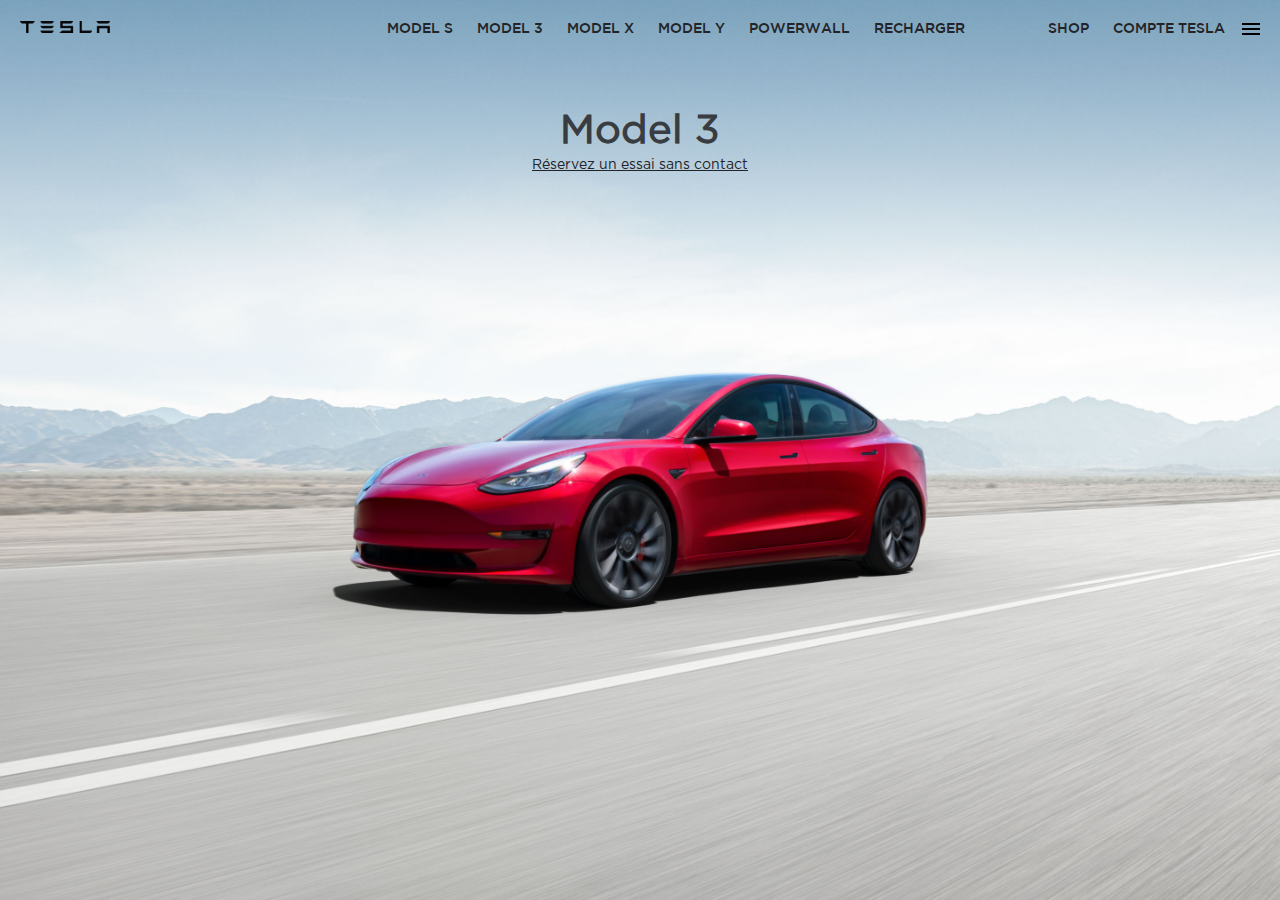
==== index.html @ 0059d073 "first save" ====
<!DOCTYPE html>
<html lang="en">

<head>
    <meta charset="UTF-8">
    <meta http-equiv="X-UA-Compatible" content="IE=edge">
    <meta name="viewport" content="width=device-width, initial-scale=1.0">
    <link rel="stylesheet" href="app/scss/style.css">
    <title>Tesla</title>
</head>

<body>
    <header class="header">
        <nav class="flex flex-jc-sb flex-ai-c">
            <a href="" class="logo">
                <img src="images/tesla-logo-png-2244.png" alt="">
            </a>

            <div class="menuMiddle">
                <a href="">MODEL S</a>
                <a href="">MODEL 3</a>
                <a href="">MODEL X</a>
                <a href="">MODEL Y</a>
                <a href="">POWERWALL</a>
                <a href="">RECHARGER</a>
            </div>
            <div class="menuRight">
                <a href="">SHOP</a>
                <a href="">COMPTE TESLA</a>

            </div>
            <a href="#" class="hamburger">
                <span></span>
                <span></span>
                <span></span>
            </a>
        </nav>
    </header>
    <main class="main ">
        <section class="M3">
            <h1>Model 3</h1>
            <a href="" class="linkM3"> Réservez un essai sans contact</a>
        </section>


    </main>

</body>

</html>
---- app/scss/style.css ----
@font-face {
  src: url("/fonts/Gotham.ttf");
  font-family: roboto;
}

@font-face {
  src: url("/fonts/GothamB.otf");
  font-family: robotoRegular;
}

html {
  font-size: 100%;
  -webkit-box-sizing: border-box;
          box-sizing: border-box;
}

*, *::before, *::after {
  -webkit-box-sizing: inherit;
          box-sizing: inherit;
}

body {
  margin: 0;
  padding: 0;
  font-family: roboto;
  color: #393C41;
  font-size: 14px;
  background-image: url("/images/m3-homepage-desktop.jfif");
  background-attachment: fixed;
  background-position: center;
  background-repeat: no-repeat;
  background-size: cover;
}

a, a:visited, a:hover {
  text-decoration: none;
  color: #222427;
}

main {
  font-family: robotoRegular;
  font-weight: 500;
}

.flex {
  display: -webkit-box;
  display: -ms-flexbox;
  display: flex;
}

.flex-jc-sb {
  -webkit-box-pack: justify;
      -ms-flex-pack: justify;
          justify-content: space-between;
}

.flex-jc-c {
  -webkit-box-pack: center;
      -ms-flex-pack: center;
          justify-content: center;
}

.flex-ai-c {
  -webkit-box-align: center;
      -ms-flex-align: center;
          align-items: center;
}

.header {
  padding: 20px;
}

.header .logo img {
  width: 90px;
  height: auto;
}

.header .menuMiddle a {
  padding: 0px 10px;
}

.header .menuRight {
  position: absolute;
  right: 45px;
}

.header .menuRight a {
  padding: 0px 10px;
  block-size: 100%;
}

.header .hamburger span {
  display: block;
  width: 18px;
  height: 2px;
  background-color: #000000;
}

.header .hamburger span:not(:last-child) {
  margin-bottom: 3px;
}

.main {
  text-align: center;
}

.main section h1 {
  font-size: 40px;
  margin-top: 50px;
  margin-bottom: 2px;
}

.main section a {
  text-decoration: underline;
  padding: 2px;
}
/*# sourceMappingURL=style.css.map */
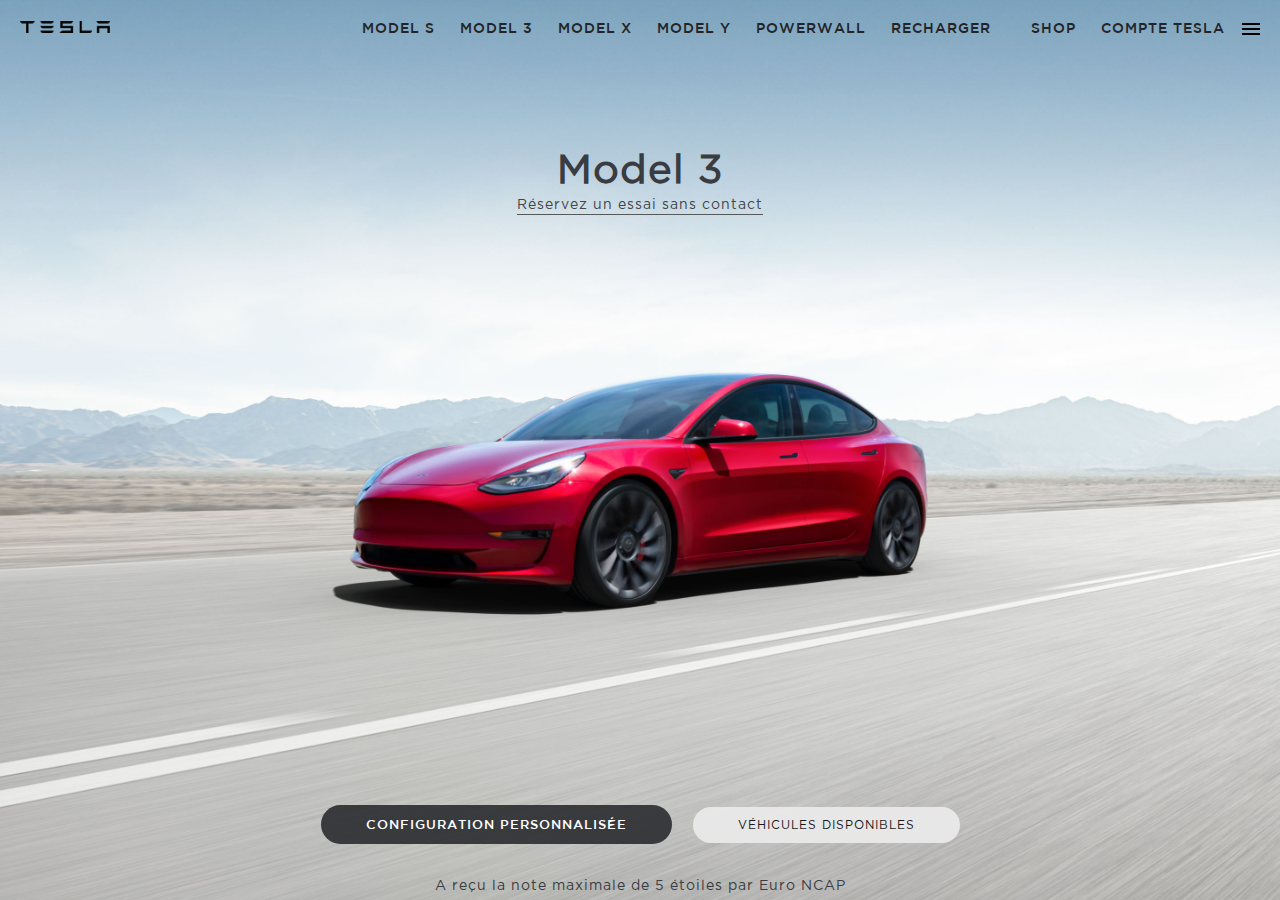
==== commit c738c68c: "process first page" ====
--- a/index.html
+++ b/index.html
@@ -10,6 +10,8 @@
 </head>
 
 <body>
+    <div id="full-size"></div>
+
     <header class="header">
         <nav class="flex flex-jc-sb flex-ai-c">
             <a href="" class="logo">
@@ -41,10 +43,26 @@
             <h1>Model 3</h1>
             <a href="" class="linkM3"> Réservez un essai sans contact</a>
         </section>
-
-
+<div class="mainButtons">
+    <a href="">Configuration personnalisée</a>
+    <a href="">Véhicules disponibles</a>
+    <h3>A reçu la note maximale de 5 étoiles par Euro NCAP</h3>
+</div>
     </main>
-
+<div class="burger_menu" id="menuBurger">
+    <a href="">Véhicules disponibles</a>
+                <a href="">Véhicules d'occasion</a>
+                <a href="">Reprise</a>
+                <a href="">Cybertruck</a>
+                <a href="">Roadster</a>
+                <a href="">Énergie</a>
+                <a href="">Essais</a>
+                <a href="">Flottes et entreprises</a>
+                <a href="">Nous trouver</a>
+                <a href="">Évènements</a>
+                <a href="">Assistance</a>
+                <a href="">France</a>
+</div>
+<script src="app/js/app.js"></script></body>
 </body>
-
 </html>--- a/app/scss/style.css
+++ b/app/scss/style.css
@@ -25,11 +25,14 @@
   font-family: roboto;
   color: #393C41;
   font-size: 14px;
+  letter-spacing: 1px;
   background-image: url("/images/m3-homepage-desktop.jfif");
   background-attachment: fixed;
   background-position: center;
   background-repeat: no-repeat;
   background-size: cover;
+  height: 100vh;
+  overflow: hidden;
 }
 
 a, a:visited, a:hover {
@@ -66,8 +69,13 @@
           align-items: center;
 }
 
+header {
+  text-align: center;
+}
+
 .header {
   padding: 20px;
+  text-align: center;
 }
 
 .header .logo img {
@@ -87,6 +95,10 @@
 .header .menuRight a {
   padding: 0px 10px;
   block-size: 100%;
+}
+
+.header .hamburger {
+  z-index: 50;
 }
 
 .header .hamburger span {
@@ -94,24 +106,137 @@
   width: 18px;
   height: 2px;
   background-color: #000000;
+  -webkit-transition: 0.3s ease-in-out;
+  transition: 0.3s ease-in-out;
 }
 
 .header .hamburger span:not(:last-child) {
   margin-bottom: 3px;
 }
 
+.active span:nth-child(2) {
+  opacity: 0;
+  -webkit-transition: 0s;
+  transition: 0s;
+}
+
+.active span:nth-child(1) {
+  -webkit-transform: translateY(5px) rotate(45deg);
+          transform: translateY(5px) rotate(45deg);
+}
+
+.active span:nth-child(3) {
+  -webkit-transform: translateY(-5px) rotate(-45deg);
+          transform: translateY(-5px) rotate(-45deg);
+}
+
+#menuBurger {
+  -webkit-transition: 0.2s ease-in-out;
+  transition: 0.2s ease-in-out;
+  padding: 55px 20px 20px 20px;
+  overflow: scroll;
+}
+
+#menuBurger a {
+  padding: 20px 10px;
+  display: block;
+  font-family: roboto;
+  color: #393C41;
+  font-size: 14px;
+  line-height: 18px;
+  text-transform: uppercase;
+  font-weight: 400;
+  border-bottom: 1px solid #d0d1d2;
+}
+
+.burger_menu {
+  background-color: white;
+  width: 33vh;
+  height: 100vh;
+  position: absolute;
+  right: 0px;
+  top: 0px;
+  -webkit-transform: translateX(100%);
+          transform: translateX(100%);
+}
+
+.activeBurger {
+  background-color: white;
+  width: 33vh;
+  height: 100vh;
+  position: absolute;
+  right: 0px;
+  top: 0px;
+  -webkit-transform: translateX(0%);
+          transform: translateX(0%);
+}
+
+#full-size {
+  width: 100%;
+  height: 100%;
+  /* overflow: hidden; */
+  position: absolute;
+}
+
+.mask {
+  background-color: rgba(0, 0, 0, 0.25);
+  -webkit-transition: 0.5s;
+  transition: 0.5s;
+}
+
 .main {
   text-align: center;
+  -ms-flex-line-pack: center;
+      align-content: center;
 }
 
 .main section h1 {
   font-size: 40px;
-  margin-top: 50px;
+  margin-top: 90px;
   margin-bottom: 2px;
 }
 
 .main section a {
-  text-decoration: underline;
-  padding: 2px;
+  color: #454546;
+  padding-bottom: 2px;
+  border-bottom: 1px solid #575858;
+}
+
+.main .mainButtons {
+  position: relative;
+  top: 600px;
+}
+
+.main .mainButtons a {
+  position: flex;
+  padding: 12px 45px;
+  margin: 8px;
+  font-family: roboto;
+  color: white;
+  font-size: 13px;
+  line-height: 21px;
+  text-transform: uppercase;
+  font-weight: 400;
+  background-color: #2a2c30e7;
+  border-radius: 30px;
+}
+
+.main .mainButtons a:nth-child(2) {
+  padding: 12px 45px;
+  font-family: robotoRegular;
+  color: #171a20;
+  font-size: 12px;
+  line-height: 21px;
+  text-transform: uppercase;
+  font-weight: 400;
+  background-color: #ebeaeaef;
+}
+
+.main h3 {
+  margin-top: 40px;
+  font-size: 14px;
+  line-height: 21px;
+  font-weight: 400;
+  color: #393c41;
 }
 /*# sourceMappingURL=style.css.map */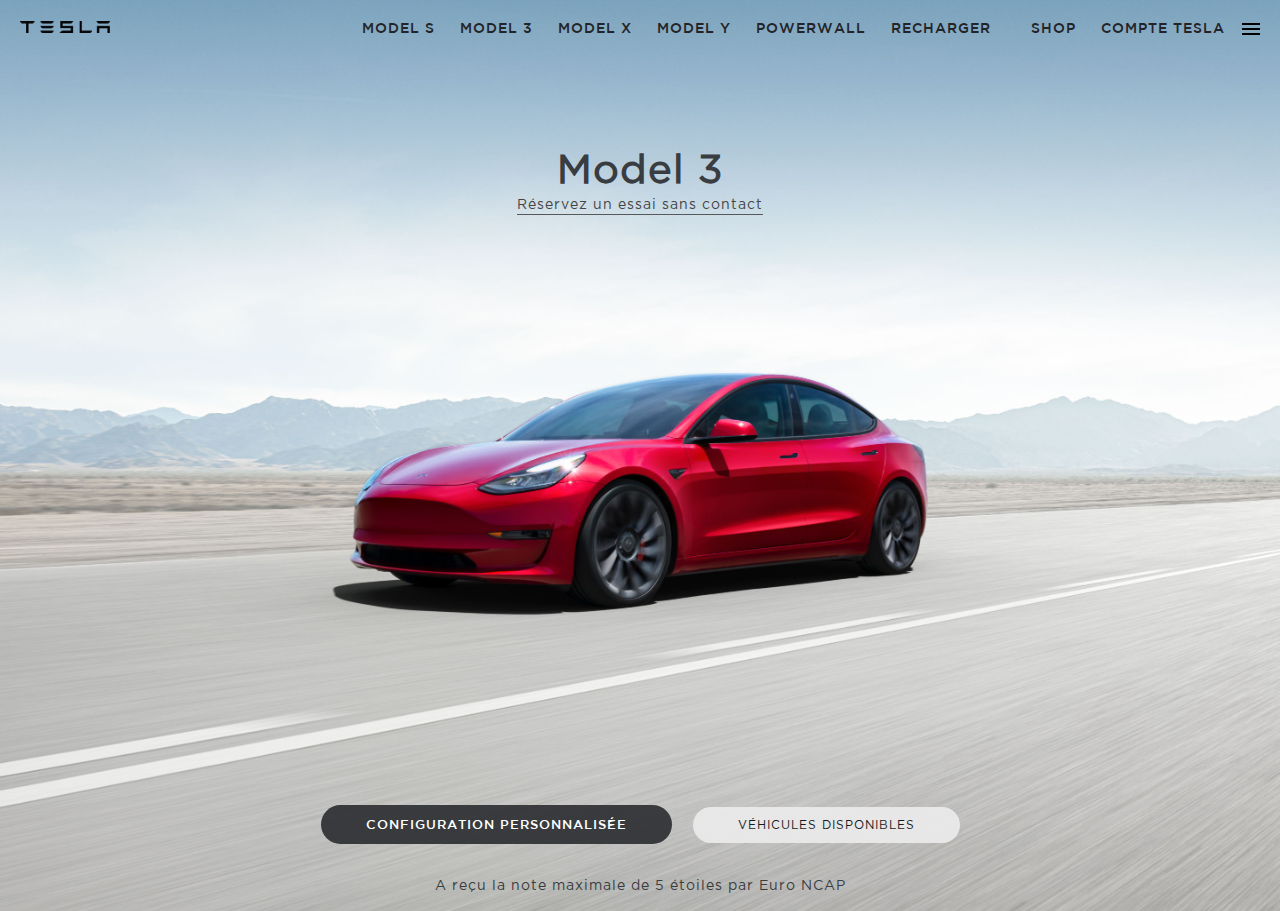
==== commit 198fcc86: "process first page" ====
--- a/index.html
+++ b/index.html
@@ -38,7 +38,7 @@
             </a>
         </nav>
     </header>
-    <main class="main ">
+    <main class="main">
         <section class="M3">
             <h1>Model 3</h1>
             <a href="" class="linkM3"> Réservez un essai sans contact</a>
--- a/app/scss/style.css
+++ b/app/scss/style.css
@@ -185,9 +185,17 @@
 }
 
 .main {
+  display: -webkit-box;
+  display: -ms-flexbox;
+  display: flex;
   text-align: center;
-  -ms-flex-line-pack: center;
-      align-content: center;
+  -ms-flex-wrap: wrap;
+      flex-wrap: wrap;
+  gap: 600px;
+  -webkit-box-orient: vertical;
+  -webkit-box-direction: normal;
+      -ms-flex-direction: column;
+          flex-direction: column;
 }
 
 .main section h1 {
@@ -200,11 +208,6 @@
   color: #454546;
   padding-bottom: 2px;
   border-bottom: 1px solid #575858;
-}
-
-.main .mainButtons {
-  position: relative;
-  top: 600px;
 }
 
 .main .mainButtons a {
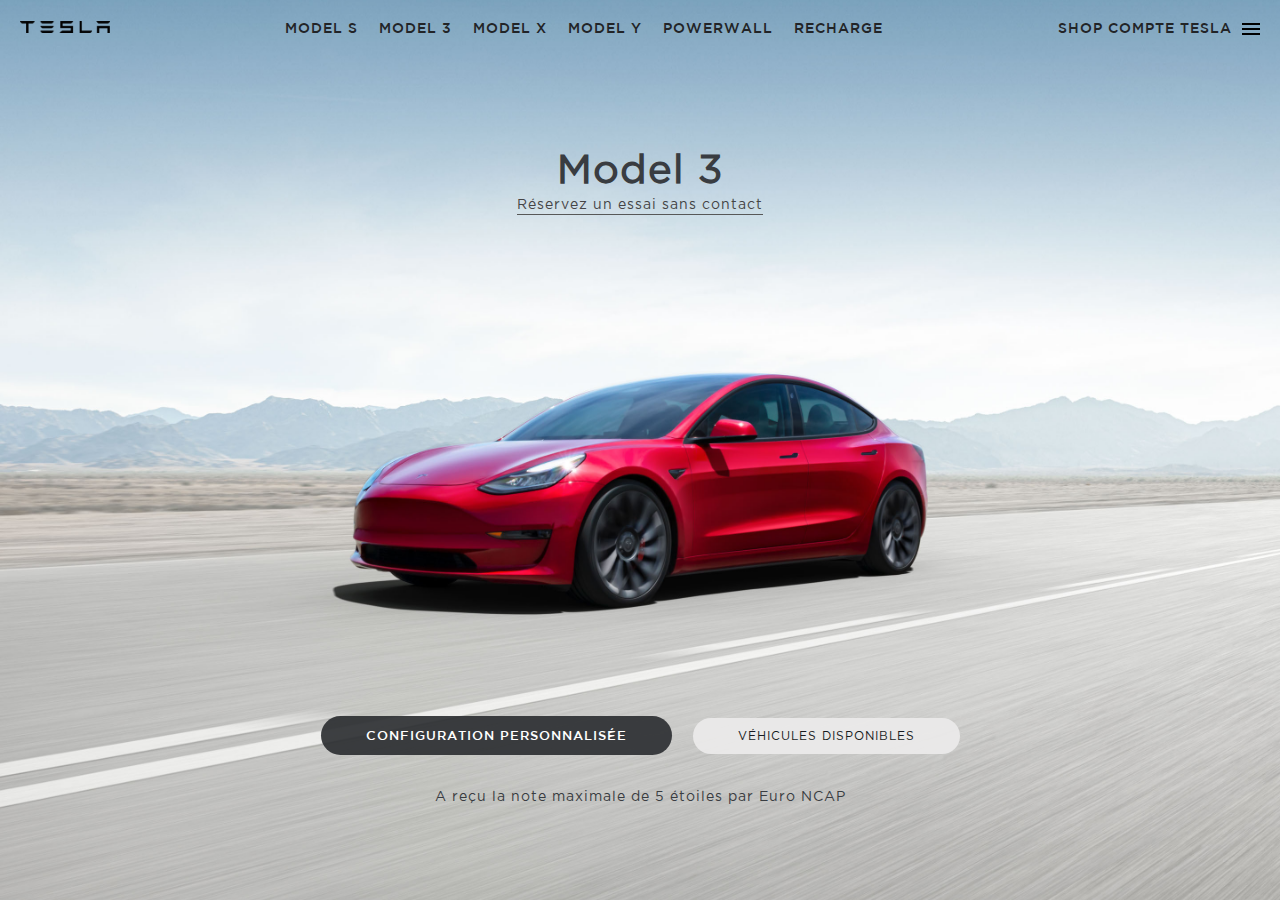
==== commit 2369aefa: "responsive navbar" ====
--- a/index.html
+++ b/index.html
@@ -13,7 +13,7 @@
     <div id="full-size"></div>
 
     <header class="header">
-        <nav class="flex flex-jc-sb flex-ai-c">
+        <nav class="">
             <a href="" class="logo">
                 <img src="images/tesla-logo-png-2244.png" alt="">
             </a>
@@ -24,7 +24,7 @@
                 <a href="">MODEL X</a>
                 <a href="">MODEL Y</a>
                 <a href="">POWERWALL</a>
-                <a href="">RECHARGER</a>
+                <a href="">RECHARGE</a>
             </div>
             <div class="menuRight">
                 <a href="">SHOP</a>
@@ -39,10 +39,10 @@
         </nav>
     </header>
     <main class="main">
-        <section class="M3">
+        <div class="M3">
             <h1>Model 3</h1>
             <a href="" class="linkM3"> Réservez un essai sans contact</a>
-        </section>
+        </div>
 <div class="mainButtons">
     <a href="">Configuration personnalisée</a>
     <a href="">Véhicules disponibles</a>
--- a/app/scss/style.css
+++ b/app/scss/style.css
@@ -70,38 +70,77 @@
 }
 
 header {
+  padding: 20px;
+}
+
+.header nav {
+  display: -webkit-box;
+  display: -ms-flexbox;
+  display: flex;
   text-align: center;
-}
-
-.header {
-  padding: 20px;
-  text-align: center;
+  -webkit-box-align: center;
+      -ms-flex-align: center;
+          align-items: center;
+  -webkit-box-pack: center;
+      -ms-flex-pack: center;
+          justify-content: center;
+  inline-size: 100%;
+}
+
+@media (max-width: 1100px) {
+  .header nav {
+    display: -webkit-box;
+    display: -ms-flexbox;
+    display: flex;
+    text-align: center;
+    -webkit-box-align: center;
+        -ms-flex-align: center;
+            align-items: center;
+    -webkit-box-pack: justify;
+        -ms-flex-pack: justify;
+            justify-content: space-between;
+    inline-size: 100%;
+  }
 }
 
 .header .logo img {
   width: 90px;
   height: auto;
+  -webkit-box-flex: 1;
+      -ms-flex: 1;
+          flex: 1;
+}
+
+.header .menuMiddle {
+  margin-left: auto;
+  margin-right: auto;
+}
+
+@media (max-width: 1100px) {
+  .header .menuMiddle {
+    display: none;
+  }
 }
 
 .header .menuMiddle a {
-  padding: 0px 10px;
-}
-
-.header .menuRight {
-  position: absolute;
-  right: 45px;
-}
-
-.header .menuRight a {
-  padding: 0px 10px;
-  block-size: 100%;
-}
-
-.header .hamburger {
+  padding: 0px 8px;
+}
+
+.menuRight {
+  padding-right: 10px;
+}
+
+@media (max-width: 1100px) {
+  .menuRight {
+    display: none;
+  }
+}
+
+.hamburger {
   z-index: 50;
 }
 
-.header .hamburger span {
+.hamburger span {
   display: block;
   width: 18px;
   height: 2px;
@@ -110,7 +149,7 @@
   transition: 0.3s ease-in-out;
 }
 
-.header .hamburger span:not(:last-child) {
+.hamburger span:not(:last-child) {
   margin-bottom: 3px;
 }
 
@@ -131,15 +170,21 @@
 }
 
 #menuBurger {
-  -webkit-transition: 0.2s ease-in-out;
-  transition: 0.2s ease-in-out;
-  padding: 55px 20px 20px 20px;
-  overflow: scroll;
+  width: 0vh;
+  height: 100vh;
+  position: fixed;
+  right: 0px;
+  top: 0px;
+  background-color: white;
+  overflow-x: hidden;
+  padding: 30px 0px 20px 0px;
+  -webkit-transition: 0.1s ease-in-out;
+  transition: 0.1s ease-in-out;
 }
 
 #menuBurger a {
+  display: block;
   padding: 20px 10px;
-  display: block;
   font-family: roboto;
   color: #393C41;
   font-size: 14px;
@@ -147,28 +192,6 @@
   text-transform: uppercase;
   font-weight: 400;
   border-bottom: 1px solid #d0d1d2;
-}
-
-.burger_menu {
-  background-color: white;
-  width: 33vh;
-  height: 100vh;
-  position: absolute;
-  right: 0px;
-  top: 0px;
-  -webkit-transform: translateX(100%);
-          transform: translateX(100%);
-}
-
-.activeBurger {
-  background-color: white;
-  width: 33vh;
-  height: 100vh;
-  position: absolute;
-  right: 0px;
-  top: 0px;
-  -webkit-transform: translateX(0%);
-          transform: translateX(0%);
 }
 
 #full-size {
@@ -189,22 +212,23 @@
   display: -ms-flexbox;
   display: flex;
   text-align: center;
-  -ms-flex-wrap: wrap;
-      flex-wrap: wrap;
-  gap: 600px;
   -webkit-box-orient: vertical;
   -webkit-box-direction: normal;
       -ms-flex-direction: column;
           flex-direction: column;
-}
-
-.main section h1 {
+  height: 85%;
+  -webkit-box-pack: justify;
+      -ms-flex-pack: justify;
+          justify-content: space-between;
+}
+
+.main .M3 h1 {
   font-size: 40px;
   margin-top: 90px;
   margin-bottom: 2px;
 }
 
-.main section a {
+.main .M3 a {
   color: #454546;
   padding-bottom: 2px;
   border-bottom: 1px solid #575858;
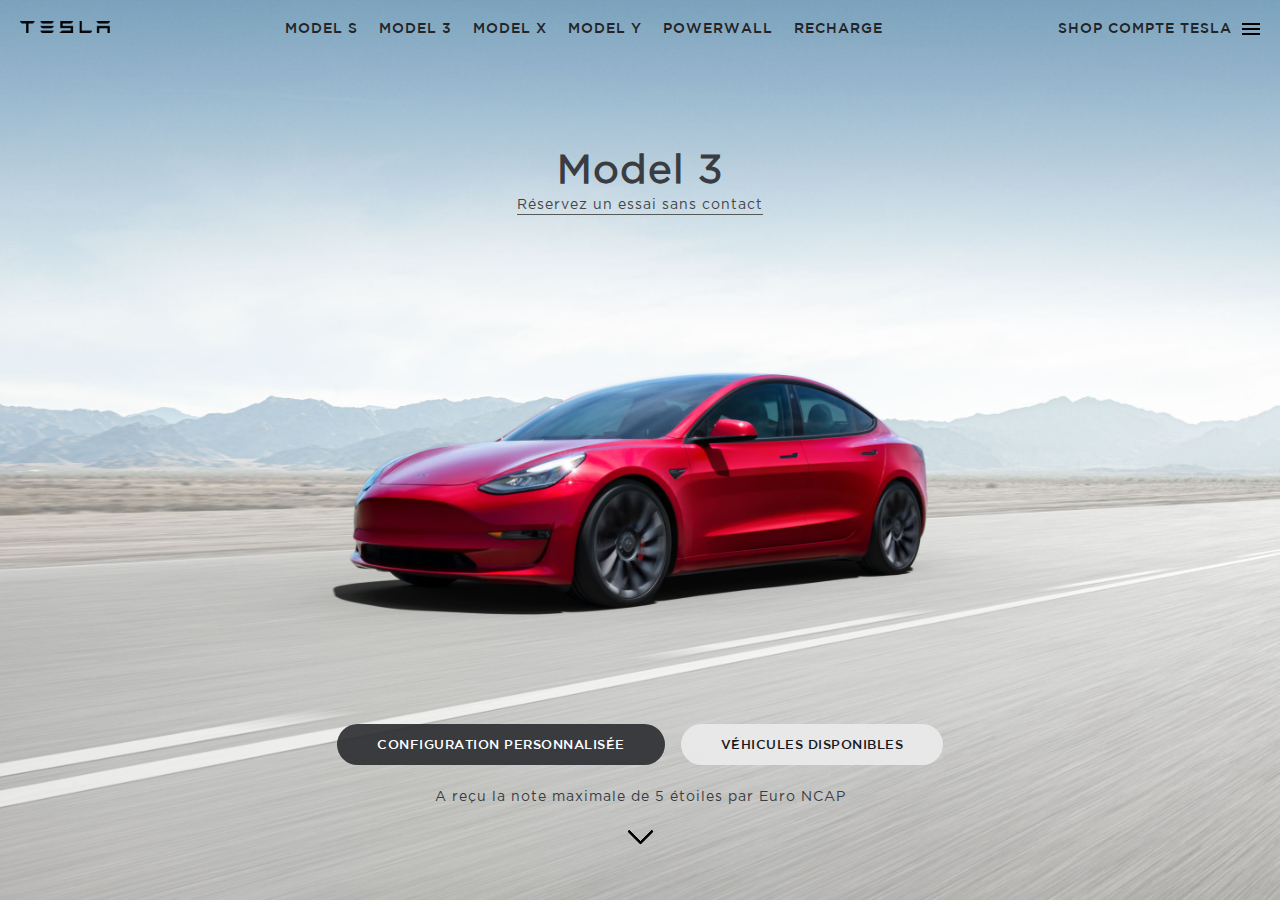
==== commit c7dcfb77: "homepage Tesla" ====
--- a/index.html
+++ b/index.html
@@ -40,29 +40,78 @@
     </header>
     <main class="main">
         <div class="M3">
-            <h1>Model 3</h1>
+            <h1 class="M3h1">Model 3</h1>
             <a href="" class="linkM3"> Réservez un essai sans contact</a>
         </div>
-<div class="mainButtons">
-    <a href="">Configuration personnalisée</a>
-    <a href="">Véhicules disponibles</a>
-    <h3>A reçu la note maximale de 5 étoiles par Euro NCAP</h3>
-</div>
+        <div class="mainButtons">
+            <a href="" class="bLeft">Configuration personnalisée</a>
+            <a href="" class="bRight">Véhicules disponibles</a>
+            
+        </div>
+        <h3 class="h3Main">A reçu la note maximale de 5 étoiles par Euro NCAP</h3>
+        
     </main>
-<div class="burger_menu" id="menuBurger">
-    <a href="">Véhicules disponibles</a>
-                <a href="">Véhicules d'occasion</a>
-                <a href="">Reprise</a>
-                <a href="">Cybertruck</a>
-                <a href="">Roadster</a>
-                <a href="">Énergie</a>
-                <a href="">Essais</a>
-                <a href="">Flottes et entreprises</a>
-                <a href="">Nous trouver</a>
-                <a href="">Évènements</a>
-                <a href="">Assistance</a>
-                <a href="">France</a>
-</div>
-<script src="app/js/app.js"></script></body>
+    <div class="scrollIndication">
+        <span class="arrow down"></span>
+        
+    </div>
+
+    <div class="burger_menu" id="menuBurger">
+        <a href="">Véhicules disponibles</a>
+        <a href="">Véhicules d'occasion</a>
+        <a href="">Reprise</a>
+        <a href="">Cybertruck</a>
+        <a href="">Roadster</a>
+        <a href="">Énergie</a>
+        <a href="">Essais</a>
+        <a href="">Flottes et entreprises</a>
+        <a href="">Nous trouver</a>
+        <a href="">Évènements</a>
+        <a href="">Assistance</a>
+        <a href="">France</a>
+    </div>
+    <div class="burger_menuM1" id="menuBurgerM1">
+        <a href="">MODEL S</a>
+        <a href="">MODEL 3</a>
+        <a href="">MODEL X</a>
+        <a href="">MODEL Y</a>
+        <a href="">POWERWALL</a>
+        <a href="">RECHARGE</a>
+        <a  class="plusButton">PLUS ></a>
+        <a href="">FRANCE</a>
+    </div>
+    <div class="burger_menuM2" id="menuBurgerM2">
+        <a  class="plusButtonRetour">< PLUS </a>
+        <a href="">Véhicules disponibles</a>
+        <a href="">Véhicules d'occasion</a>
+        <a href="">Reprise</a>
+        <a href="">Cybertruck</a>
+        <a href="">Roadster</a>
+        <a href="">Énergie</a>
+        <a href="">Essais</a>
+        <a href="">Flottes et entreprises</a>
+        <a href="">Nous trouver</a>
+        <a href="">Évènements</a>
+        <a href="">Assistance</a>
+        <a href="">SHOP</a>
+        <a href="">COMPTE TESLA</a>
+        <a href="">France</a>
+    </div>
+
+    <script src="app/js/app.js"></script>
+    <script src="https://s3-us-west-2.amazonaws.com/s.cdpn.io/16327/gsap-latest-beta.min.js"></script>
+
+  <script>
+
+gsap.from('.M3h1', {opacity: 0, duration: 1, y: 40, ease: "power2", delay: 1});
+gsap.from('.linkM3', {opacity: 0, duration: 0.5, delay: 1.8});
+gsap.from('.bLeft', {opacity: 0, duration: 0.5, x: -50, delay: 1.9 });
+gsap.from('.bRight', {opacity: 0, duration: 0.5, x: 50, delay: 1.9 });
+gsap.from('.h3Main', {opacity: 0, duration: 0.8, y: -30, delay: 2.1 });
+gsap.from('.arrow', {opacity: 0, duration: 0.8, y: -30, delay: 2.1 });
+
+  </script>  
+
 </body>
+
 </html>--- a/app/scss/style.css
+++ b/app/scss/style.css
@@ -67,6 +67,10 @@
   -webkit-box-align: center;
       -ms-flex-align: center;
           align-items: center;
+}
+
+a {
+  cursor: pointer;
 }
 
 header {
@@ -194,17 +198,63 @@
   border-bottom: 1px solid #d0d1d2;
 }
 
+#menuBurgerM1 {
+  width: 0vh;
+  height: 100vh;
+  position: fixed;
+  right: 0px;
+  top: 0px;
+  background-color: white;
+  overflow-x: hidden;
+  padding: 30px 0px 20px 0px;
+  -webkit-transition: 0.1s ease-in-out;
+  transition: 0.1s ease-in-out;
+}
+
+#menuBurgerM1 a {
+  display: block;
+  padding: 20px 10px;
+  font-family: roboto;
+  color: #393C41;
+  font-size: 14px;
+  line-height: 18px;
+  text-transform: uppercase;
+  font-weight: 400;
+  border-bottom: 1px solid #d0d1d2;
+}
+
+#menuBurgerM2 {
+  display: none;
+  width: 300px;
+  height: 100vh;
+  position: fixed;
+  right: 0px;
+  top: 0px;
+  background-color: white;
+  overflow-x: hidden;
+  padding: 35px 20px 20px 20px;
+  -webkit-transition: 0.1s ease-in-out;
+  transition: 0.1s ease-in-out;
+}
+
+#menuBurgerM2 a {
+  display: block;
+  padding: 20px 10px;
+  font-family: roboto;
+  color: #393C41;
+  font-size: 14px;
+  line-height: 18px;
+  text-transform: uppercase;
+  font-weight: 400;
+  border-bottom: 1px solid #d0d1d2;
+}
+
 #full-size {
   width: 100%;
-  height: 100%;
+  height: 0%;
+  background-color: rgba(0, 0, 0, 0.25);
   /* overflow: hidden; */
   position: absolute;
-}
-
-.mask {
-  background-color: rgba(0, 0, 0, 0.25);
-  -webkit-transition: 0.5s;
-  transition: 0.5s;
 }
 
 .main {
@@ -220,6 +270,15 @@
   -webkit-box-pack: justify;
       -ms-flex-pack: justify;
           justify-content: space-between;
+  -webkit-box-align: center;
+      -ms-flex-align: center;
+          align-items: center;
+}
+
+.main .M3 {
+  -webkit-box-flex: 1;
+      -ms-flex: 1;
+          flex: 1;
 }
 
 .main .M3 h1 {
@@ -234,9 +293,28 @@
   border-bottom: 1px solid #575858;
 }
 
+.main .mainButtons {
+  display: -webkit-box;
+  display: -ms-flexbox;
+  display: flex;
+  -webkit-box-pack: center;
+      -ms-flex-pack: center;
+          justify-content: center;
+  -webkit-box-align: center;
+      -ms-flex-align: center;
+          align-items: center;
+  width: 50%;
+  letter-spacing: 0.5px;
+}
+
+@media (max-width: 700px) {
+  .main .mainButtons {
+    display: block;
+  }
+}
+
 .main .mainButtons a {
-  position: flex;
-  padding: 12px 45px;
+  padding: 10px 40px;
   margin: 8px;
   font-family: roboto;
   color: white;
@@ -248,11 +326,19 @@
   border-radius: 30px;
 }
 
+@media (max-width: 700px) {
+  .main .mainButtons a {
+    display: block;
+    padding: 10px 40px;
+    min-width: 50%;
+  }
+}
+
 .main .mainButtons a:nth-child(2) {
-  padding: 12px 45px;
-  font-family: robotoRegular;
+  padding: 10px 40px;
+  font-family: roboto;
   color: #171a20;
-  font-size: 12px;
+  font-size: 13px;
   line-height: 21px;
   text-transform: uppercase;
   font-weight: 400;
@@ -260,10 +346,57 @@
 }
 
 .main h3 {
-  margin-top: 40px;
   font-size: 14px;
   line-height: 21px;
   font-weight: 400;
   color: #393c41;
 }
+
+.scrollIndication {
+  display: -webkit-box;
+  display: -ms-flexbox;
+  display: flex;
+  -webkit-box-pack: center;
+      -ms-flex-pack: center;
+          justify-content: center;
+}
+
+.scrollIndication .arrow {
+  border: solid black;
+  border-width: 0 3px 3px 0;
+  display: inline-block;
+  padding: 8px;
+  border-radius: 2px;
+  -webkit-animation: 1.8s ease 1s  infinite normal descent;
+          animation: 1.8s ease 1s  infinite normal descent;
+}
+
+.scrollIndication .arrow.down {
+  -webkit-transform: rotate(45deg);
+          transform: rotate(45deg);
+}
+
+@-webkit-keyframes descent {
+  0% {
+    margin-top: 0%;
+  }
+  50% {
+    margin-top: 10px;
+  }
+  100% {
+    margin-top: 0%;
+  }
+}
+
+@keyframes descent {
+  0% {
+    margin-top: 0%;
+  }
+  50% {
+    margin-top: 10px;
+  }
+  100% {
+    margin-top: 0%;
+  }
+}
 /*# sourceMappingURL=style.css.map */